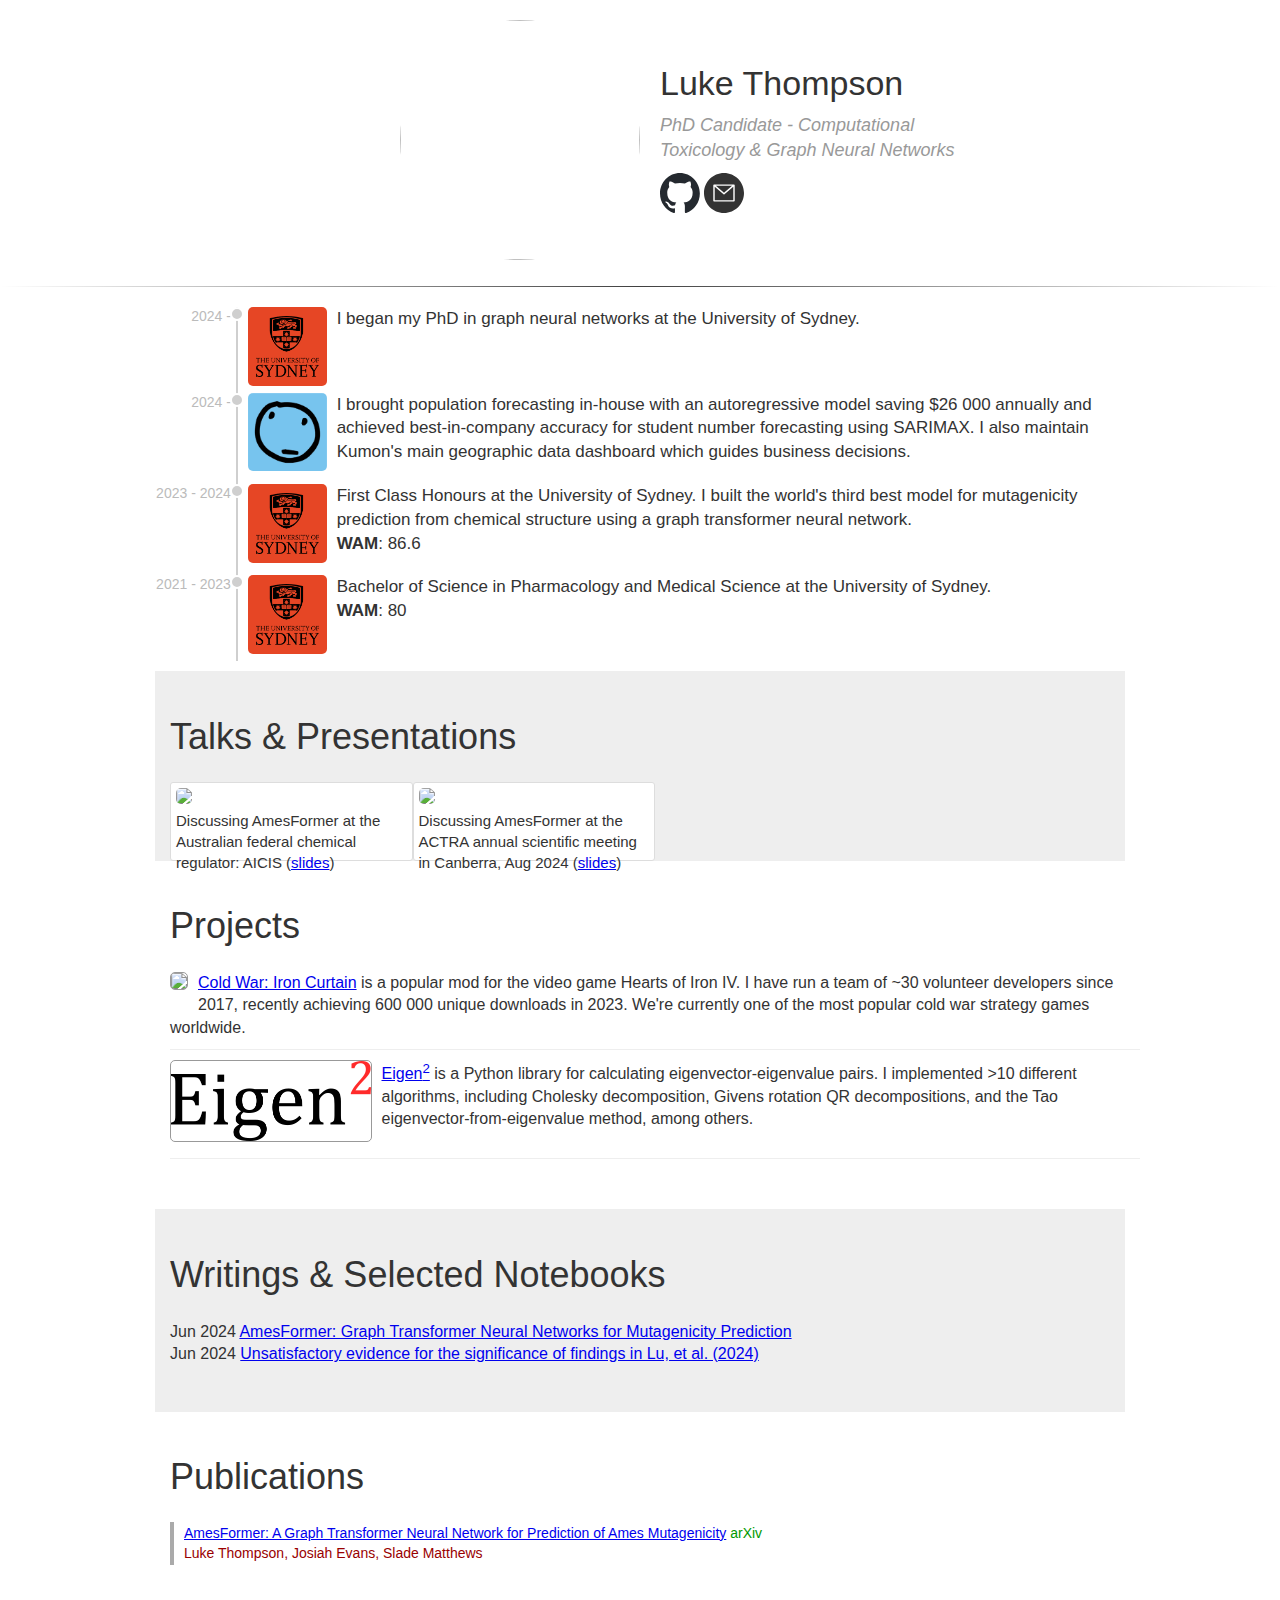
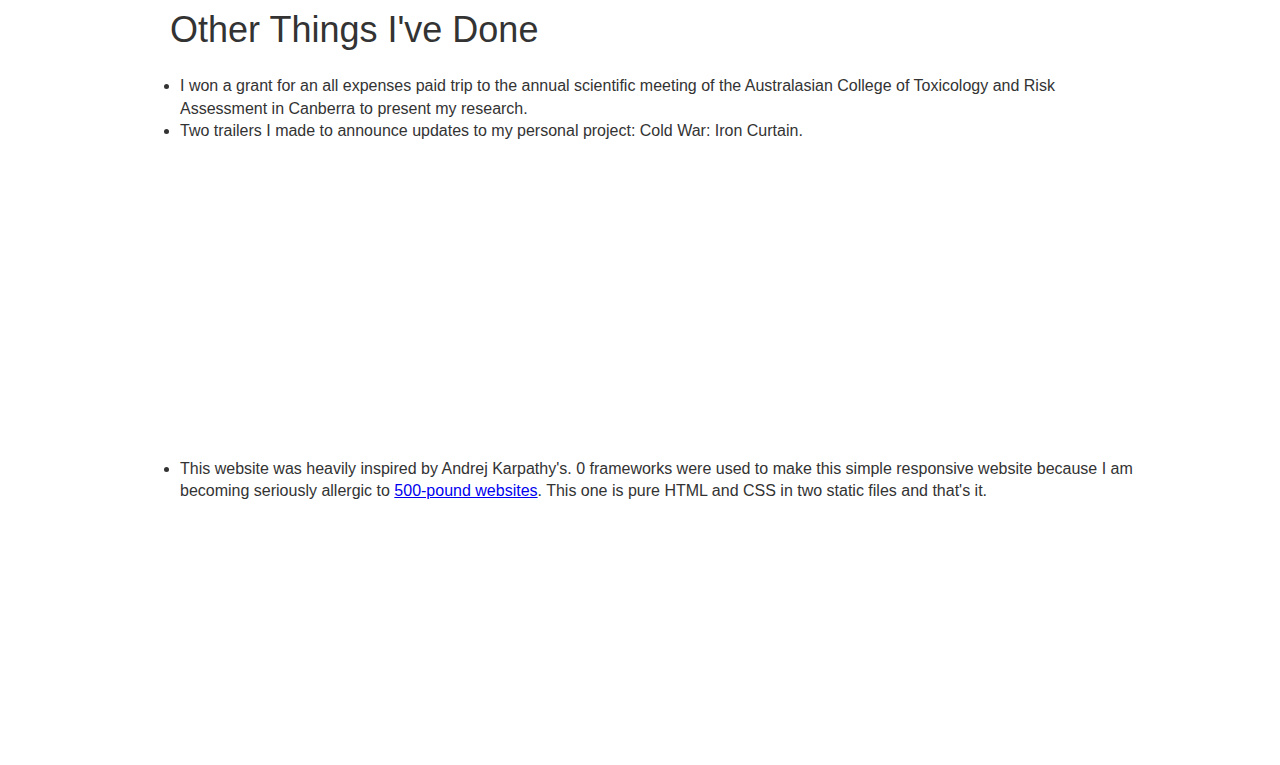
==== index.html @ 6c4b84c3 "first commit" ====
<!doctype html>
<html lang="en">
  <head>
    <meta charset="utf-8">
    <meta name="viewport" content="width=device-width, initial-scale=1, shrink-to-fit=no">
    <title>Luke Thompson</title>
    <link rel="stylesheet" type="text/css" href="style.css">
  </head>
  <body>

    <!-- idea: have a javascript animated loss function converging in the header? :p -->
    <div id="dhead" class="container">
      <div class="row">
        <div id="dpic">
          <img src="assets/me_new.jpg" class="ppic" />
        </div>
        <div id="ddesc">
          <h1>Luke Thompson</h1>
          <h2>PhD Candidate - Computational Toxicology & Graph Neural Networks</h2>
          <div id="dico">
            <a href="https://github.com/leftwinglow"><img src="assets/Github.svg" class="iico"/></a>
            <img src="assets/Email.svg" style="cursor: pointer;" class="iico" id="iemail" title="click to reveal" />
          </div>
          <div id="demail"></div> <!-- will reveal email -->
        </div>
      </div>
    </div>

    <hr>

    <div id="history" class="container">

      <div class="entry row">
        <div class="timespan">
          2024 -
        </div>
        <div class="ico">
          <div class="entry-dot"></div>
          <img src="assets/USYD.png" />
        </div>
        <div class="desc">
          I began my PhD in graph neural networks at the University of Sydney.
        </div>
      </div>

      <div class="entry row">
        <div class="timespan">
          2024 -
        </div>
        <div class="ico">
          <div class="entry-dot"></div>
          <img src="assets/Kumon.png" />
        </div>
        <div class="desc">
          I brought population forecasting in-house with an autoregressive model saving $26 000 annually and achieved best-in-company accuracy for student number forecasting using SARIMAX.
          I also maintain Kumon's main geographic data dashboard which guides business decisions.
        </div>
      </div>

      <div class="entry row">
        <div class="timespan">
          2023 - 2024
        </div>
        <div class="ico">
          <div class="entry-dot"></div>
          <img src="assets/USYD.png" />
        </div>
        <div class="desc">
          First Class Honours at the University of Sydney.
          I built the world's third best model for mutagenicity prediction from chemical structure using a graph transformer neural network.
          <br><b>WAM</b>: 86.6
        </div>
      </div>

      <div class="entry row">
        <div class="timespan">
          2021 - 2023
        </div>
        <div class="ico">
          <div class="entry-dot"></div>
          <img src="assets/USYD.png" />
        </div>
        <div class="desc">
          Bachelor of Science in Pharmacology and Medical Science at the University of Sydney.
          <br><b>WAM</b>: 80
        </div>
      </div>

    <!--End Timeline-->

    <div style="background-color: #eee; padding-top: 1px; margin-top: 10px;">
      <div id="Talks" class="container">
        <div class="ctitle">Talks & Presentations</div>
        <div class="row">
          <div class="card">
            <a href="https://www.youtube.com/watch?v=bZQun8Y4L2A">
              <div class="ccimg"><img src="assets/stateofgpt.jpeg" /></div>
            </a>
            <div class="cdesc">Discussing AmesFormer at the Australian federal chemical regulator: AICIS (<a href="stateofgpt.pdf">slides</a>)</div>
          </div>
          <div class="card">
            <a href="https://www.youtube.com/watch?v=bZQun8Y4L2A">
              <div class="ccimg"><img src="assets/stateofgpt.jpeg" /></div>
            </a>
            <div class="cdesc">Discussing AmesFormer at the ACTRA annual scientific meeting in Canberra, Aug 2024 (<a href="stateofgpt.pdf">slides</a>)</div>
          </div>
        </div>
      </div>
    </div>

    <div id="pet-projects" class="container">
      <div class="ctitle">Projects</div>

      <div class="project">
        <div class="pico"><img src="assets/CWIC.png" /></div>
        <div class="pdesc"><a href="https://steamcommunity.com/sharedfiles/filedetails/?id=1458561226">Cold War: Iron Curtain</a> is a popular mod for the video game Hearts of Iron IV. I have run a team of ~30 volunteer developers since 2017, recently achieving 600 000 unique downloads in 2023. We're currently one of the most popular cold war strategy games worldwide.</div>
        <div class="pend"></div>
      </div>

      <div class="project">
        <div class="pico"><img src="assets/Eigen2.webp" /></div>
        <div class="pdesc"><a href="www.example.com">Eigen<sup>2</sup></a> is a Python library for calculating eigenvector-eigenvalue pairs. I implemented >10 different algorithms, including Cholesky decomposition, Givens rotation QR decompositions, and the Tao eigenvector-from-eigenvalue method, among others.</div>
        <div class="pend"></div>
      </div>
    </div>

    <div style="background-color: #eee; padding-top: 1px; margin-top: 50px; padding-bottom: 30px;">
    <div class="container">
      <div class="ctitle">Writings & Selected Notebooks</div>
      <ul class="nodot">
        <li>Jun 2024 <a href="https://karpathy.github.io/2021/06/21/blockchain/">AmesFormer: Graph Transformer Neural Networks for Mutagenicity Prediction</a></li>
        <li>Jun 2024 <a href="https://karpathy.github.io/2021/06/21/blockchain/">Unsatisfactory evidence for the significance of findings in Lu, et al. (2024)</a></li>
      </ul>
    </div>
    </div>


    <div class="container">
      <div class="ctitle">Publications</div>

      <div class="pub">
        <div class="pub-title"><a href="http://proceedings.mlr.press/v70/shi17a/shi17a.pdf">AmesFormer: A Graph Transformer Neural Network for Prediction of Ames Mutagenicity</a></div>
        <div class="pub-venue">arXiv</div>
        <div class="pub-authors">Luke Thompson, Josiah Evans, Slade Matthews</div>
      </div>
    </div>

    <div class="container">
      <div class="ctitle">Other Things I've Done</div>
      <ul style="padding-left: 10px;">
        <li>I won a grant for an all expenses paid trip to the annual scientific meeting of the Australasian College of Toxicology and Risk Assessment in Canberra to present my research.</li>
        <li>Two trailers I made to announce updates to my personal project: Cold War: Iron Curtain.</li>
          <div style="display: flex; gap: 10px;">
            <iframe width="560" height="315" src="https://www.youtube.com/embed/MKFCxvMmh0o?si=1DTSq3cA01o_kFpY" frameborder="0" allowfullscreen></iframe>
            <iframe width="560" height="315" src="https://www.youtube.com/embed/r-AZTy6N9Bw?si=7k7GvI8YSulFMbgb" frameborder="0" allowfullscreen></iframe>
        </div>
        <li>This website was heavily inspired by Andrej Karpathy's. 0 frameworks were used to make this simple responsive website because I am becoming seriously allergic to <a href="https://motherfuckingwebsite.com/">500-pound websites</a>. This one is pure HTML and CSS in two static files and that's it. </li>
      </ul>
    </div>

    <br><br><br><br><br><br><br><br><br><br><br>

    <!-- attempt hiding from spambots :p -->
    <script type="text/javascript">
      const rot13 = (message) => {
        const alpha = 'abcdefghijklmnopqrstuvwxyzabcdefghijklmABCDEFGHIJKLMNOPQRSTUVWXYZABCDEFGHIJKLM';
        return message.replace(/[a-z]/gi, letter => alpha[alpha.indexOf(letter) + 13]);
      }
      var e_is_shown = false;
      document.getElementById('iemail').addEventListener("click", function(){
        let demail = document.getElementById('demail');
        let msg = "yhxr-n-gubzcfba@bhgybbx.pbz"
        demail.innerHTML = rot13(msg);
        demail.style.opacity = e_is_shown ? 0 : 1;
        e_is_shown = !e_is_shown;
      })
    </script>
  </body>
</html>
---- style.css ----
body {
    margin: 0;
    padding: 0;
    background-color: white;
    font-family: sans-serif;
    font-size: 16px;
    line-height: 1.4;
    color: #333;
}

/* Layout */
.container {
    margin-left: auto;
    margin-right: auto;
    padding-left: 15px;
    padding-right: 15px;
}
@media (min-width: 992px) {
    .container {
        width: 970px;
     }
}
.row {
    display: grid;
    grid-template-columns: repeat(12, 1fr);
}

/* Props */
#dhead {
    margin-top: 20px;
}
#dpic {
    grid-column: span 6;
    text-align: right;
}
#ddesc {
    padding-top: 40px;
    padding-left: 20px;
    grid-column: span 6;
}
@media (max-width: 991px) {
    #dpic {
      grid-column: span 12;
      text-align: center;
    }
    #ddesc {
      grid-column: span 12;
      padding-top: 20px;
      text-align: center;
    }
}
h1 {
    font-size: 34px;
    font-weight: normal;
    padding: 0;
    margin: 0;
}
h2 {
    font-weight: normal;
    font-style: italic;
    color: #999;
    font-size: 18px;
    padding: 0;
    margin: 5px 0 10px 0;
}
@media (min-width: 992px) {
    h2 {
        max-width: 300px;
    }
}
#dpic img {
    width: 240px;
    height: 240px;
    border-radius: 120px;
}
.iico {
    width: 40px;
    height: 40px;
}
#demail {
    margin-top: 10px;
    color: #555;
    opacity: 0;
    transition: opacity 0.7s;
}
hr {
    height: 1px;
    background-image: -webkit-linear-gradient(left, rgba(0,0,0,0), rgba(0,0,0,0.75), rgba(0,0,0,0));
    background-image:    -moz-linear-gradient(left, rgba(0,0,0,0), rgba(0,0,0,0.75), rgba(0,0,0,0));
    background-image:     -ms-linear-gradient(left, rgba(0,0,0,0), rgba(0,0,0,0.75), rgba(0,0,0,0));
    background-image:      -o-linear-gradient(left, rgba(0,0,0,0), rgba(0,0,0,0.75), rgba(0,0,0,0));
    padding: 0;
    margin: 20px 0px 20px 0px;
    border: 0;
}
.ico {
    grid-column: span 1;
    vertical-align: top;
    border-left: 2px solid #cfcfcf;
    position: relative;
}
.ico img {
    border-radius: 5px;
    width: 100%;
    max-width: 80px;
    margin-left: 10px;
}
.desc {
    grid-column: span 10;
    vertical-align: top;
    font-size: 17px;
    padding-left: 20px;
    padding-bottom: 20px;
}
.entry {
}
.entry-dot {
    position: absolute;
    top: 0px;
    left: -8px;
    width: 10px;
    height: 10px;
    border-radius: 7px;
    background-color: #cfcfcf;
    border: 2px solid white;
}
.timespan {
    grid-column: span 1;
    font-size: 14px;
    text-align: right;
    padding-right: 5px;
    color: #bbb;
}
.hassets {
    position: relative;
}
@media (max-width: 991px) {
    .hassets {
        display: none;
    }
}
.hasset {
    position: absolute;
    margin: 0;
    padding: 0;
}
.ctitle {
    font-size: 36px;
    margin-bottom: 20px;
    margin-top: 40px;
}
#featured-talks .row {
    grid-column-gap: 10px;
    grid-row-gap: 10px;
    padding-bottom: 30px;
}
.card {
    grid-column: span 3;
    vertical-align: top;
    background-color: #eee;
    border: 1px solid #ddd;
    border-radius: 3px;
    padding: 5px;
    background-color: white;
    padding-bottom: 10px;
}
@media (max-width: 991px) {
    .card {
        grid-column: span 6;
    }
    #featured-talks .row {
        grid-column-gap: 5px;
        grid-row-gap: 5px;
    }
}
.card img {
    border-radius: 5px;
    width: 100%;
}
.cdesc {
    height: 30px;
    vertical-align: top;
    margin-bottom: 10px;
    font-size: 15px;
}
@media (max-width: 768px) {
    .cdesc {
        font-size: 14px;
        padding-bottom: 10px;
    }
}
#pet-projects .row {
    grid-column-gap: 10px;
    grid-row-gap: 10px;
}
.project {
    margin-bottom: 10px;
    padding-bottom: 10px;
    border-bottom: 1px solid #eee;
}
.pico {
    float: left;
    margin-right: 10px;
}
.pdesc {
}
.pend {
    clear: both;
}
.pico img {
    height: 80px;
    border-radius: 5px;
    border: 1px solid #999;
}
.pub {
    font-size: 14px;
    border-left: 4px solid #aaa;
    padding: 2px 0px 2px 10px;
    margin-bottom: 10px;
}
.pub-title {
    display: inline;
    color: #333;
}
.pub-venue {
    display: inline;
    color: #090;
}
.pub-authors {
    display: block;
    color: #900;
}
.tul {
    text-align: center;
    padding: 0;
}
.til {
    display: inline-block;
    padding: 3px 15px 3px 15px;
    margin-bottom: 5px;
}
.tilb {
    border-right: 1px solid #ccc;
}
.nodot {
    list-style-type: none;
    padding-left: 0;
}
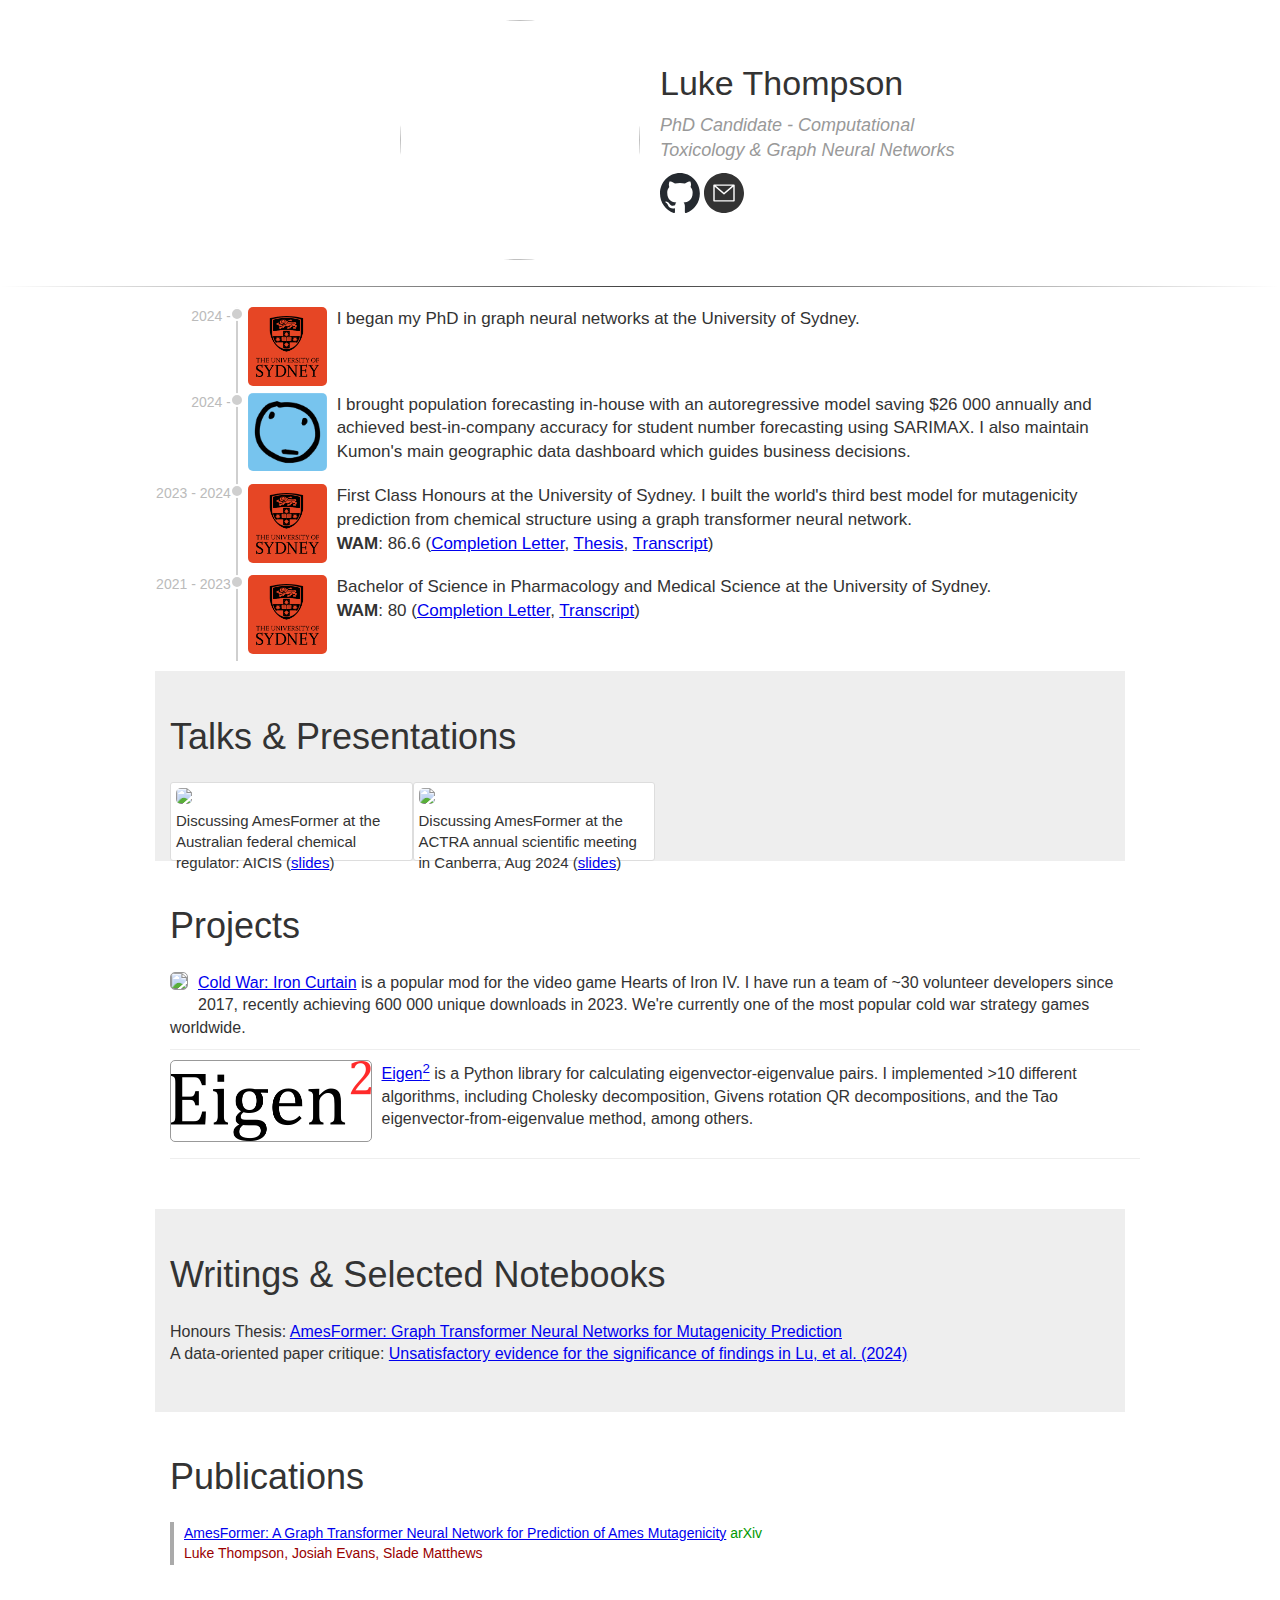
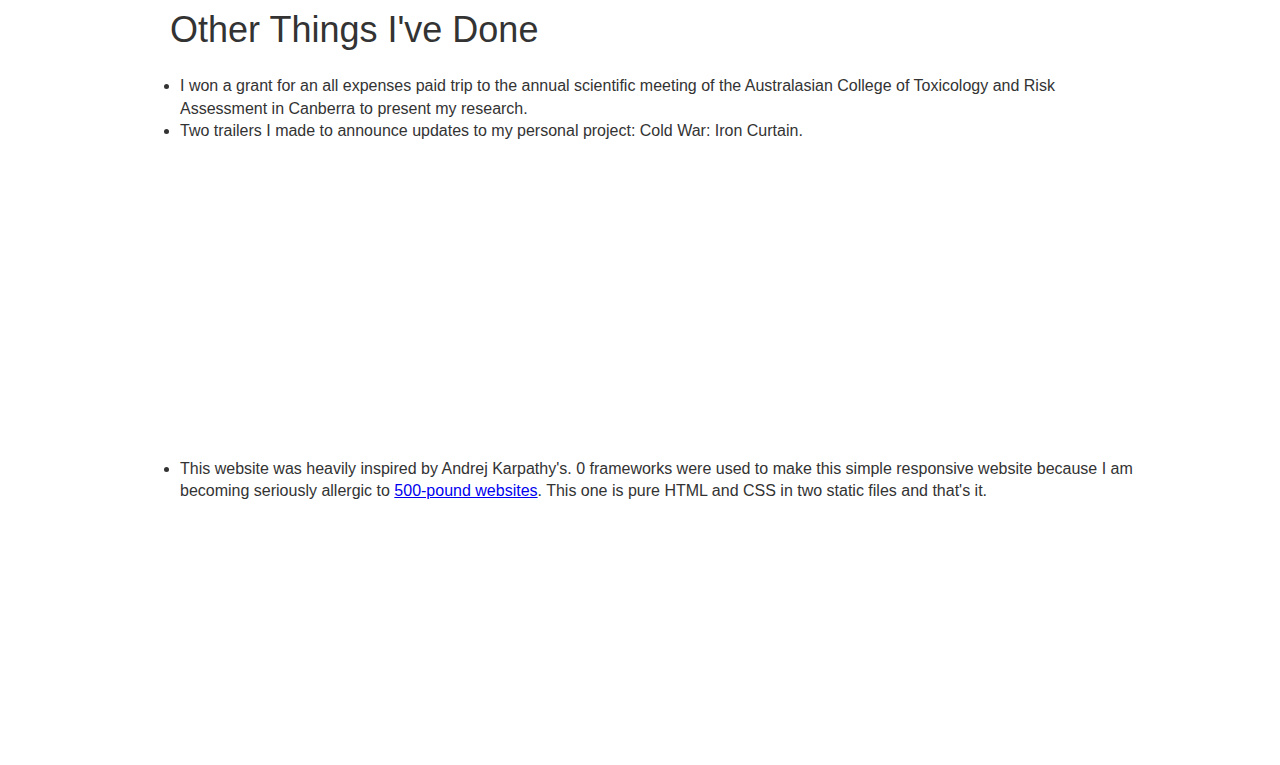
==== commit 5aca5750: "University Documents" ====
--- a/index.html
+++ b/index.html
@@ -68,7 +68,7 @@
         <div class="desc">
           First Class Honours at the University of Sydney.
           I built the world's third best model for mutagenicity prediction from chemical structure using a graph transformer neural network.
-          <br><b>WAM</b>: 86.6
+          <br><b>WAM</b>: 86.6 (<a href="Documents/B.Sc (Hons) Completion.pdf">Completion Letter</a>, <a href="Documents/Graph_Transformer_Neural_Networks_for_Mutagenicity_Prediction.pdf">Thesis</a>, <a href="Documents/B.Sc (Hons) Transcript.pdf">Transcript</a>)
         </div>
       </div>
 
@@ -82,7 +82,7 @@
         </div>
         <div class="desc">
           Bachelor of Science in Pharmacology and Medical Science at the University of Sydney.
-          <br><b>WAM</b>: 80
+          <br><b>WAM</b>: 80 (<a href="Documents/B.Sc Completion.pdf">Completion Letter</a>, <a href="Documents/B.Sc Transcript.pdf">Transcript</a>)
         </div>
       </div>
 
@@ -128,8 +128,8 @@
     <div class="container">
       <div class="ctitle">Writings & Selected Notebooks</div>
       <ul class="nodot">
-        <li>Jun 2024 <a href="https://karpathy.github.io/2021/06/21/blockchain/">AmesFormer: Graph Transformer Neural Networks for Mutagenicity Prediction</a></li>
-        <li>Jun 2024 <a href="https://karpathy.github.io/2021/06/21/blockchain/">Unsatisfactory evidence for the significance of findings in Lu, et al. (2024)</a></li>
+        <li>Honours Thesis: <a href="Documents/Graph_Transformer_Neural_Networks_for_Mutagenicity_Prediction.pdf" target="_blank">AmesFormer: Graph Transformer Neural Networks for Mutagenicity Prediction</a></li>
+        <li>A data-oriented paper critique: <a href="https://karpathy.github.io/2021/06/21/blockchain/">Unsatisfactory evidence for the significance of findings in Lu, et al. (2024)</a></li>
       </ul>
     </div>
     </div>
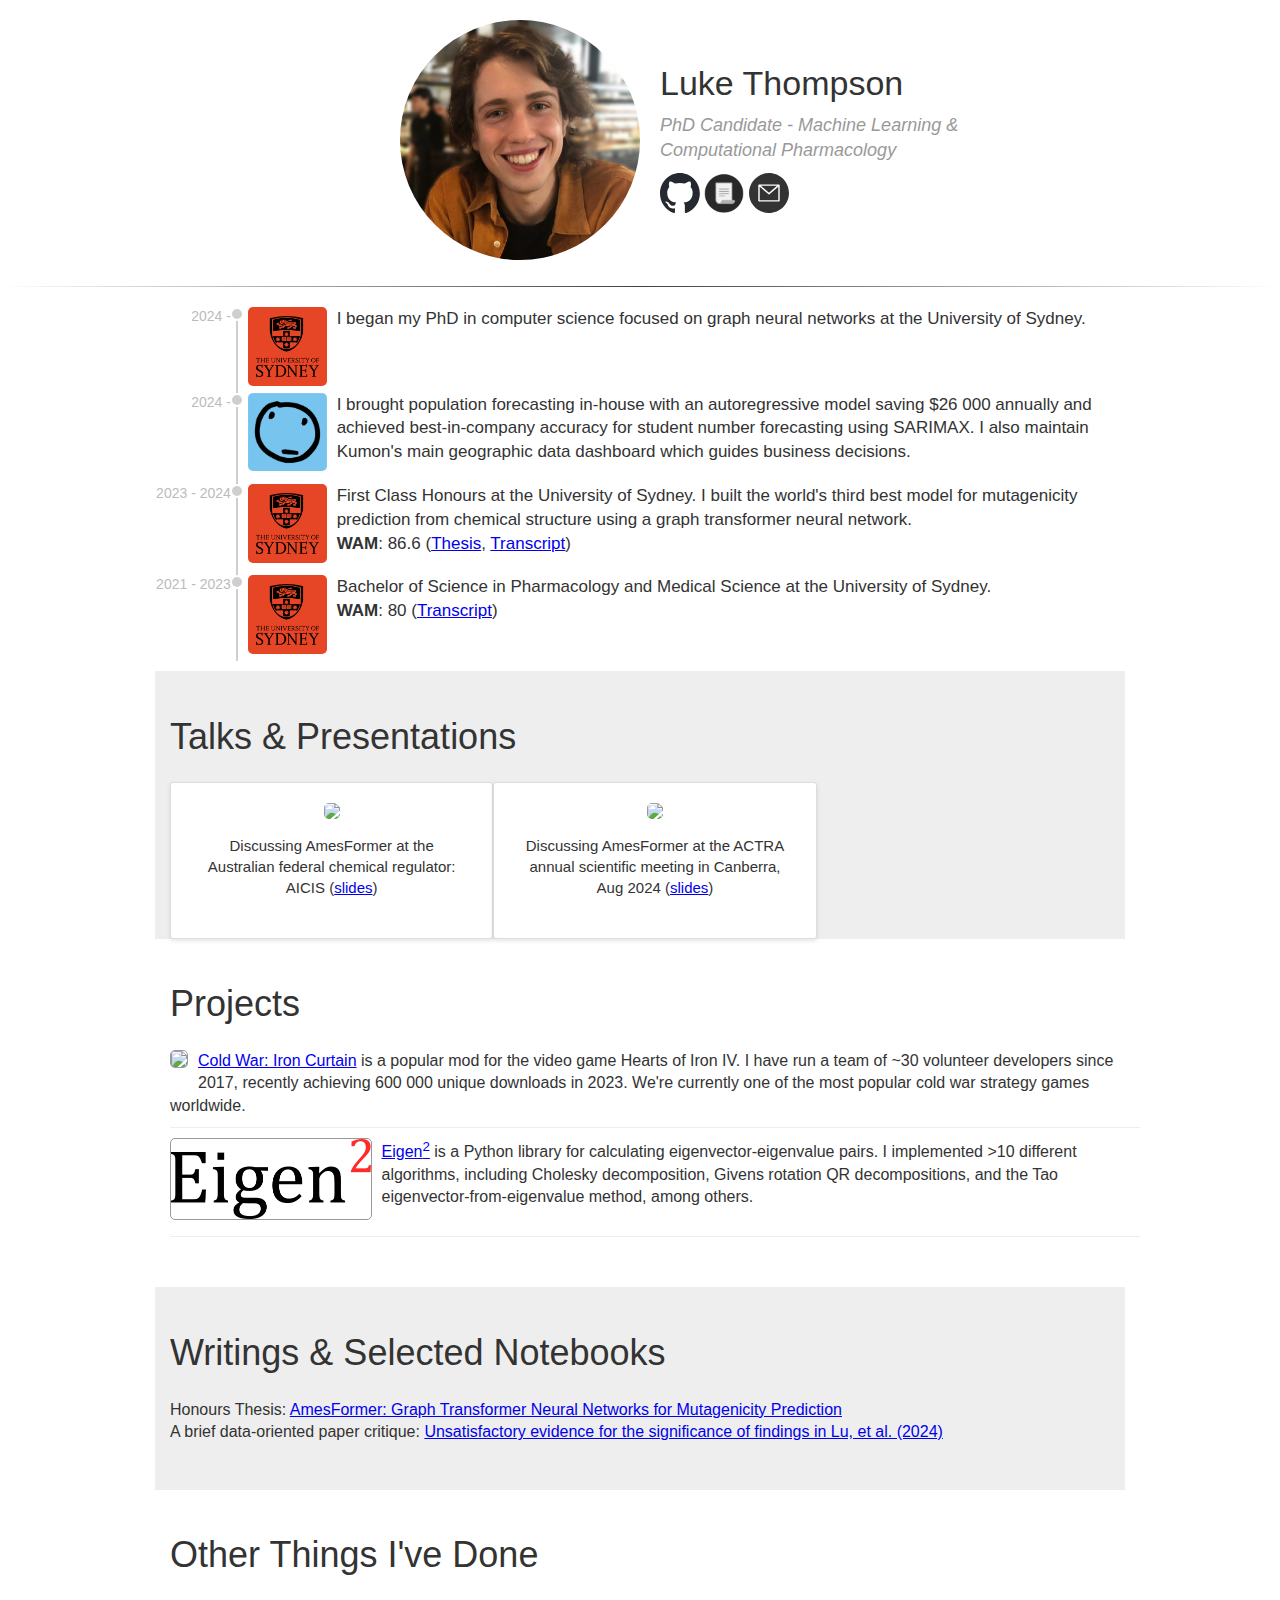
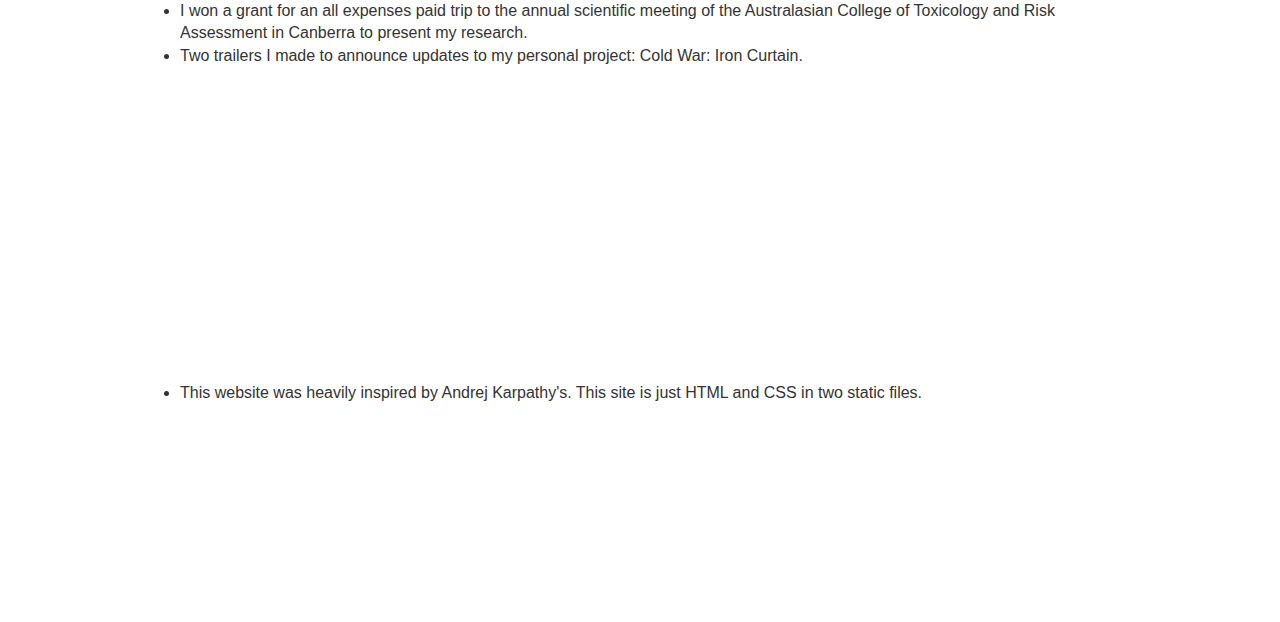
==== commit f1b97293: "Major update" ====
--- a/index.html
+++ b/index.html
@@ -12,13 +12,14 @@
     <div id="dhead" class="container">
       <div class="row">
         <div id="dpic">
-          <img src="assets/me_new.jpg" class="ppic" />
+          <img src="assets/Me_blur.png" class="ppic" />
         </div>
         <div id="ddesc">
           <h1>Luke Thompson</h1>
-          <h2>PhD Candidate - Computational Toxicology & Graph Neural Networks</h2>
+          <h2>PhD Candidate - Machine Learning & Computational Pharmacology</h2>
           <div id="dico">
             <a href="https://github.com/leftwinglow"><img src="assets/Github.svg" class="iico"/></a>
+            <a href="Documents/Luke_Thompson_CV.pdf"><img src="assets/Resume.png" class="iico"/></a>
             <img src="assets/Email.svg" style="cursor: pointer;" class="iico" id="iemail" title="click to reveal" />
           </div>
           <div id="demail"></div> <!-- will reveal email -->
@@ -39,7 +40,7 @@
           <img src="assets/USYD.png" />
         </div>
         <div class="desc">
-          I began my PhD in graph neural networks at the University of Sydney.
+          I began my PhD in computer science focused on graph neural networks at the University of Sydney.
         </div>
       </div>
 
@@ -68,7 +69,7 @@
         <div class="desc">
           First Class Honours at the University of Sydney.
           I built the world's third best model for mutagenicity prediction from chemical structure using a graph transformer neural network.
-          <br><b>WAM</b>: 86.6 (<a href="Documents/B.Sc (Hons) Completion.pdf">Completion Letter</a>, <a href="Documents/Graph_Transformer_Neural_Networks_for_Mutagenicity_Prediction.pdf">Thesis</a>, <a href="Documents/B.Sc (Hons) Transcript.pdf">Transcript</a>)
+          <br><b>WAM</b>: 86.6 (<!--<a href="Documents/B.Sc (Hons) Completion.pdf">Completion Letter</a>, --><a href="Documents/Graph_Transformer_Neural_Networks_for_Mutagenicity_Prediction.pdf">Thesis</a>, <a href="Documents/B.Sc (Hons) Transcript.pdf">Transcript</a>)
         </div>
       </div>
 
@@ -82,7 +83,7 @@
         </div>
         <div class="desc">
           Bachelor of Science in Pharmacology and Medical Science at the University of Sydney.
-          <br><b>WAM</b>: 80 (<a href="Documents/B.Sc Completion.pdf">Completion Letter</a>, <a href="Documents/B.Sc Transcript.pdf">Transcript</a>)
+          <br><b>WAM</b>: 80 (<!--<a href="Documents/B.Sc Completion.pdf">Completion Letter</a>, --><a href="Documents/B.Sc Transcript.pdf">Transcript</a>)
         </div>
       </div>
 
@@ -96,13 +97,13 @@
             <a href="https://www.youtube.com/watch?v=bZQun8Y4L2A">
               <div class="ccimg"><img src="assets/stateofgpt.jpeg" /></div>
             </a>
-            <div class="cdesc">Discussing AmesFormer at the Australian federal chemical regulator: AICIS (<a href="stateofgpt.pdf">slides</a>)</div>
+            <div class="cdesc">Discussing AmesFormer at the Australian federal chemical regulator: AICIS (<a href="Documents/AICIS Presentation.pdf">slides</a>)</div>
           </div>
           <div class="card">
             <a href="https://www.youtube.com/watch?v=bZQun8Y4L2A">
               <div class="ccimg"><img src="assets/stateofgpt.jpeg" /></div>
             </a>
-            <div class="cdesc">Discussing AmesFormer at the ACTRA annual scientific meeting in Canberra, Aug 2024 (<a href="stateofgpt.pdf">slides</a>)</div>
+            <div class="cdesc">Discussing AmesFormer at the ACTRA annual scientific meeting in Canberra, Aug 2024 (<a href="Documents/AICIS Presentation.pdf">slides</a>)</div>
           </div>
         </div>
       </div>
@@ -118,7 +119,7 @@
       </div>
 
       <div class="project">
-        <div class="pico"><img src="assets/Eigen2.webp" /></div>
+        <div class="pico_long"><img src="assets/Eigen2.webp" /></div>
         <div class="pdesc"><a href="www.example.com">Eigen<sup>2</sup></a> is a Python library for calculating eigenvector-eigenvalue pairs. I implemented >10 different algorithms, including Cholesky decomposition, Givens rotation QR decompositions, and the Tao eigenvector-from-eigenvalue method, among others.</div>
         <div class="pend"></div>
       </div>
@@ -129,21 +130,21 @@
       <div class="ctitle">Writings & Selected Notebooks</div>
       <ul class="nodot">
         <li>Honours Thesis: <a href="Documents/Graph_Transformer_Neural_Networks_for_Mutagenicity_Prediction.pdf" target="_blank">AmesFormer: Graph Transformer Neural Networks for Mutagenicity Prediction</a></li>
-        <li>A data-oriented paper critique: <a href="https://karpathy.github.io/2021/06/21/blockchain/">Unsatisfactory evidence for the significance of findings in Lu, et al. (2024)</a></li>
+        <li>A brief data-oriented paper critique: <a href="Notebooks/Li Insignificance.html">Unsatisfactory evidence for the significance of findings in Lu, et al. (2024)</a></li>
       </ul>
     </div>
     </div>
 
 
-    <div class="container">
+    <!-- <div class="container">
       <div class="ctitle">Publications</div>
 
       <div class="pub">
-        <div class="pub-title"><a href="http://proceedings.mlr.press/v70/shi17a/shi17a.pdf">AmesFormer: A Graph Transformer Neural Network for Prediction of Ames Mutagenicity</a></div>
+        <div class="pub-title"><a href="">AmesFormer: A Graph Transformer Neural Network for Prediction of Ames Mutagenicity</a></div>
         <div class="pub-venue">arXiv</div>
         <div class="pub-authors">Luke Thompson, Josiah Evans, Slade Matthews</div>
       </div>
-    </div>
+    </div> -->
 
     <div class="container">
       <div class="ctitle">Other Things I've Done</div>
@@ -154,11 +155,11 @@
             <iframe width="560" height="315" src="https://www.youtube.com/embed/MKFCxvMmh0o?si=1DTSq3cA01o_kFpY" frameborder="0" allowfullscreen></iframe>
             <iframe width="560" height="315" src="https://www.youtube.com/embed/r-AZTy6N9Bw?si=7k7GvI8YSulFMbgb" frameborder="0" allowfullscreen></iframe>
         </div>
-        <li>This website was heavily inspired by Andrej Karpathy's. 0 frameworks were used to make this simple responsive website because I am becoming seriously allergic to <a href="https://motherfuckingwebsite.com/">500-pound websites</a>. This one is pure HTML and CSS in two static files and that's it. </li>
+        <li>This website was heavily inspired by Andrej Karpathy's. This site is just HTML and CSS in two static files.</li>
       </ul>
     </div>
 
-    <br><br><br><br><br><br><br><br><br><br><br>
+    <br><br><br><br><br><br><br><br><br>
 
     <!-- attempt hiding from spambots :p -->
     <script type="text/javascript">
--- a/style.css
+++ b/style.css
@@ -150,19 +150,24 @@
     margin-top: 40px;
 }
 #featured-talks .row {
+    display: grid;
+    grid-template-columns: repeat(12, 1fr);
     grid-column-gap: 10px;
     grid-row-gap: 10px;
     padding-bottom: 30px;
 }
 .card {
-    grid-column: span 3;
+    grid-column: span 4; /* Span 4 columns */
     vertical-align: top;
-    background-color: #eee;
+    background-color: white;
     border: 1px solid #ddd;
     border-radius: 3px;
-    padding: 5px;
-    background-color: white;
-    padding-bottom: 10px;
+    padding: 20px; /* Increased padding for more space inside the card */
+    box-shadow: 0 2px 4px rgba(0, 0, 0, 0.1); /* Add some shadow for better visibility */
+    display: flex;
+    flex-direction: column;
+    align-items: center; /* Center align items */
+    text-align: center; /* Center align text */
 }
 @media (max-width: 991px) {
     .card {
@@ -178,15 +183,15 @@
     width: 100%;
 }
 .cdesc {
-    height: 30px;
-    vertical-align: top;
     margin-bottom: 10px;
     font-size: 15px;
+    word-wrap: break-word; /* Ensure text wraps within the card */
+    padding: 10px; /* Ensure padding around text */
+    flex-grow: 1; /* Allow description to take available space */
 }
 @media (max-width: 768px) {
     .cdesc {
         font-size: 14px;
-        padding-bottom: 10px;
     }
 }
 #pet-projects .row {
@@ -202,12 +207,21 @@
     float: left;
     margin-right: 10px;
 }
+.pico_long {
+    float: left;
+    margin-right: 10px;
+}
 .pdesc {
 }
 .pend {
     clear: both;
 }
 .pico img {
+    height: 105px;
+    border-radius: 5px;
+    border: 1px solid #999;
+}
+.pico_long img {
     height: 80px;
     border-radius: 5px;
     border: 1px solid #999;
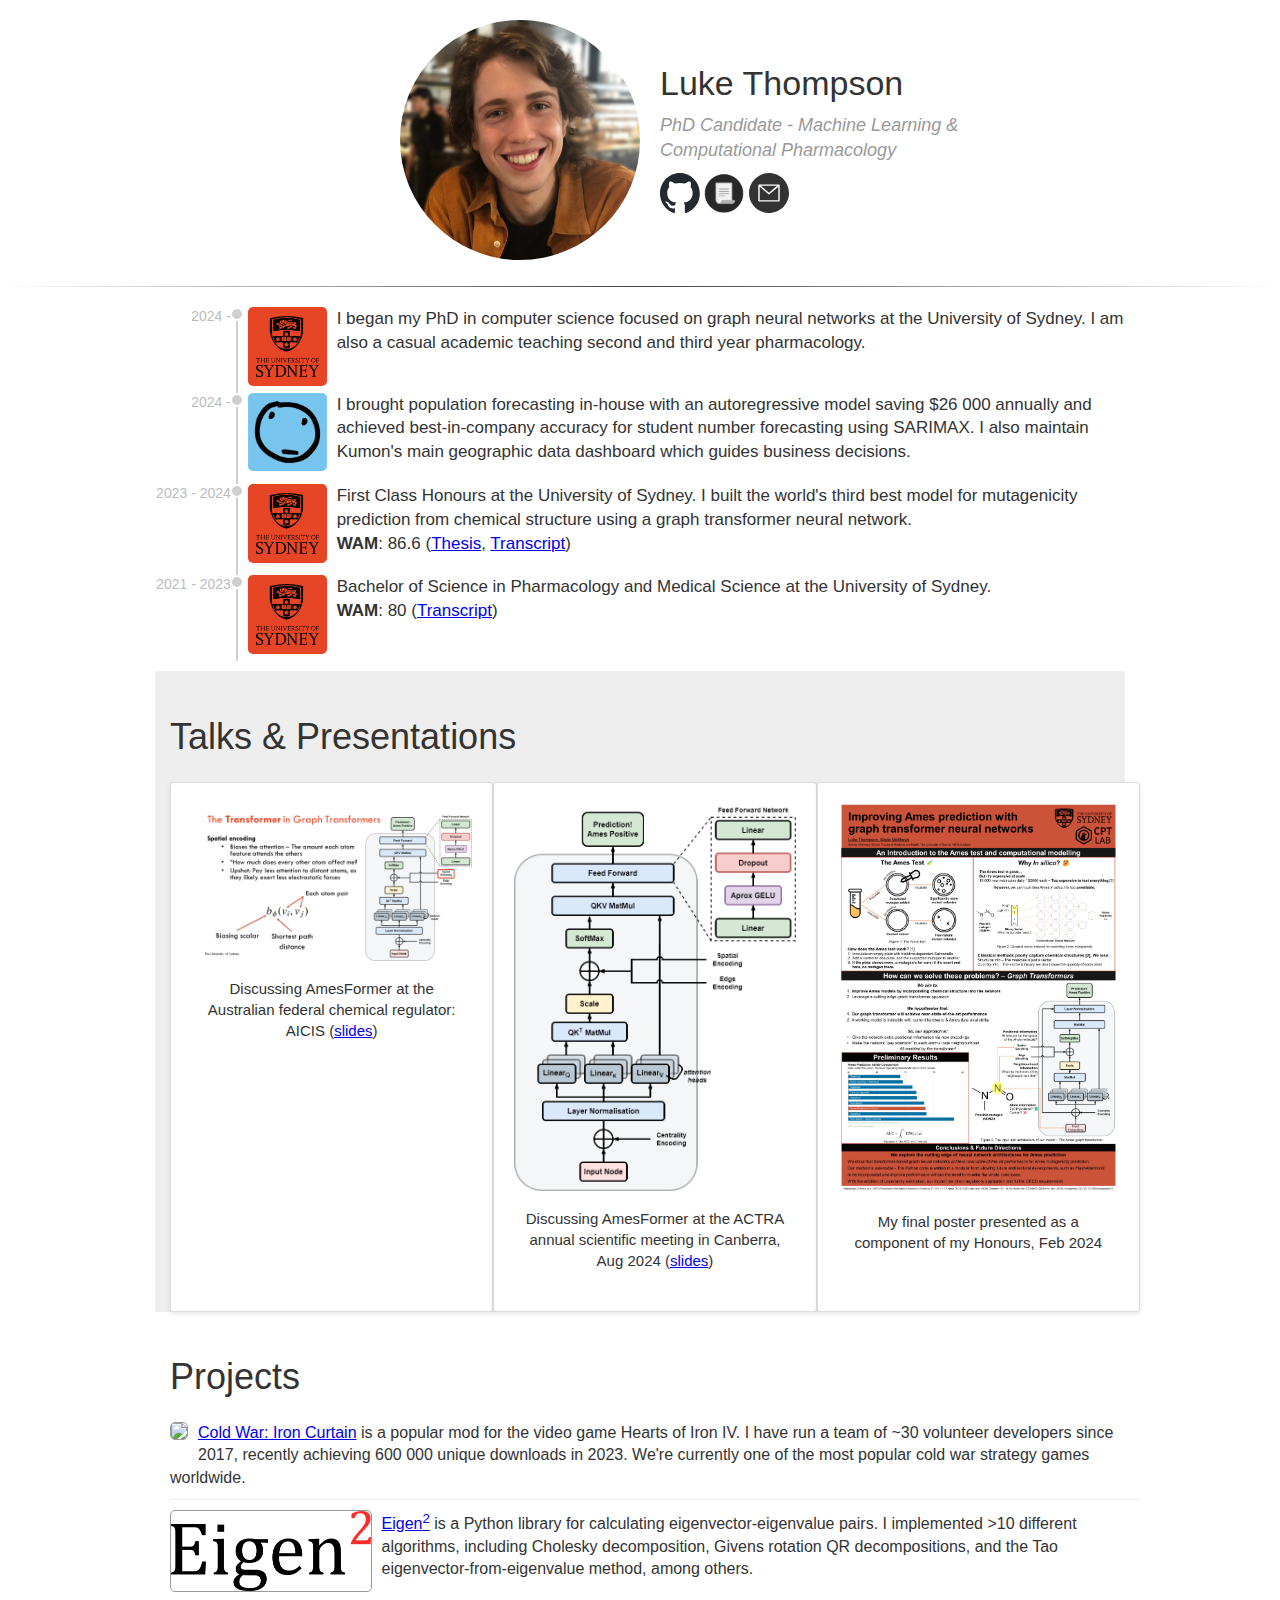
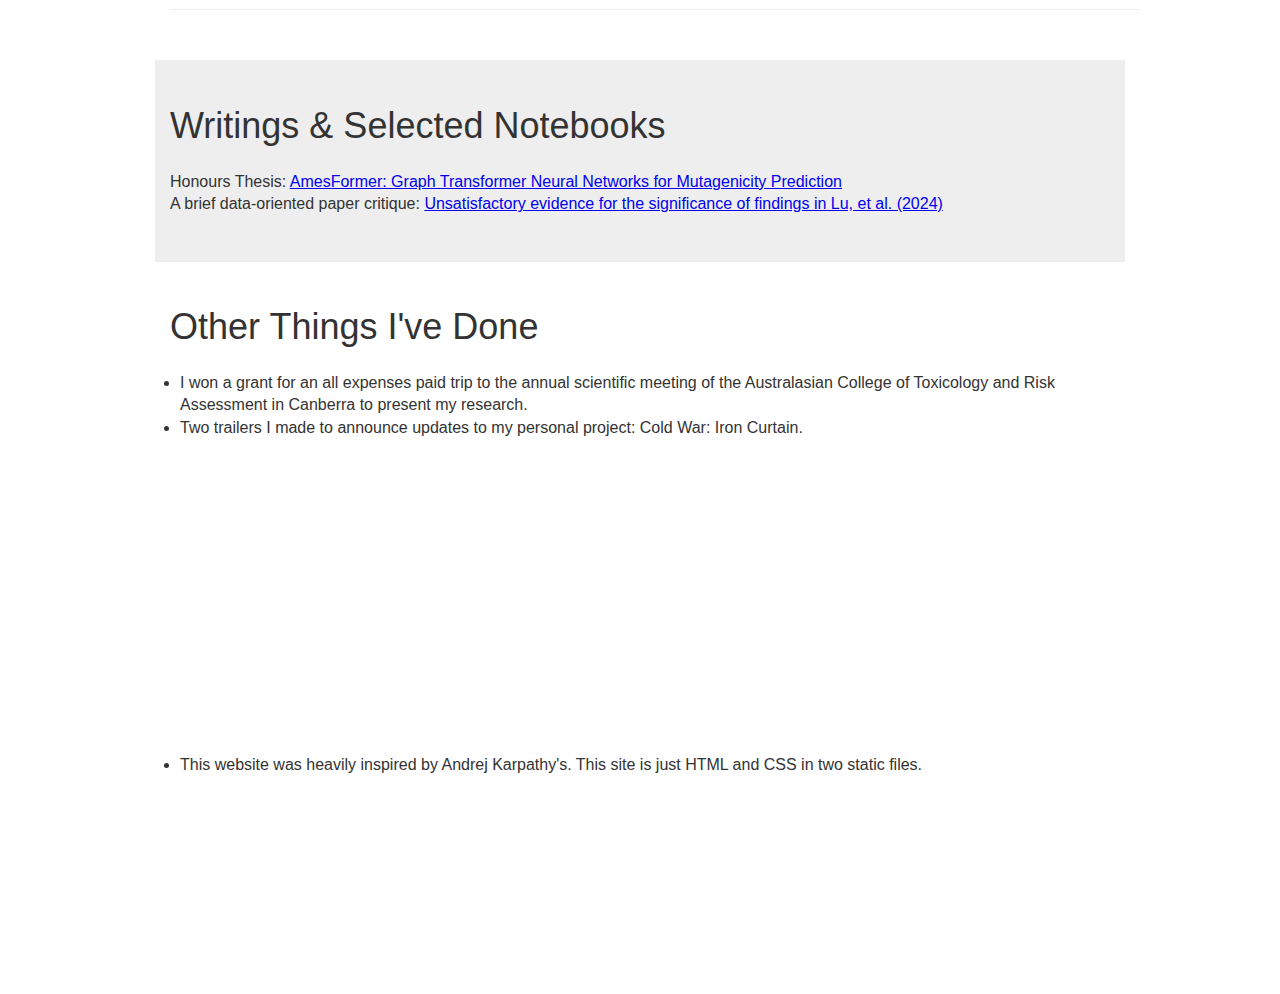
==== commit a6ec8afd: "Updates - Presentations, Tutoring." ====
--- a/index.html
+++ b/index.html
@@ -40,7 +40,7 @@
           <img src="assets/USYD.png" />
         </div>
         <div class="desc">
-          I began my PhD in computer science focused on graph neural networks at the University of Sydney.
+          I began my PhD in computer science focused on graph neural networks at the University of Sydney. I am also a casual academic teaching second and third year pharmacology.
         </div>
       </div>
 
@@ -94,16 +94,20 @@
         <div class="ctitle">Talks & Presentations</div>
         <div class="row">
           <div class="card">
-            <a href="https://www.youtube.com/watch?v=bZQun8Y4L2A">
-              <div class="ccimg"><img src="assets/stateofgpt.jpeg" /></div>
-            </a>
+            <div class="ccimg"><img src="Documents/Edge_Encoding_Slide.png" /></div>
             <div class="cdesc">Discussing AmesFormer at the Australian federal chemical regulator: AICIS (<a href="Documents/AICIS Presentation.pdf">slides</a>)</div>
           </div>
           <div class="card">
-            <a href="https://www.youtube.com/watch?v=bZQun8Y4L2A">
-              <div class="ccimg"><img src="assets/stateofgpt.jpeg" /></div>
+            <!-- <a href="https://www.youtube.com/watch?v=bZQun8Y4L2A"> -->
+            <div class="ccimg"><img src="assets/AmesFormerStructute.png" /></div>
+            <!-- </a> -->
+            <div class="cdesc">Discussing AmesFormer at the ACTRA annual scientific meeting in Canberra, Aug 2024 (<a href="Documents/AICIS Presentation.pdf">slides</a>)</div>
+          </div>
+          <div class="card">
+            <a href="Documents/Ames_Graphormer_Poster.pdf">
+              <div class="ccimg"><img src="assets/Ames_Graphormer_Poster.png" /></div>
             </a>
-            <div class="cdesc">Discussing AmesFormer at the ACTRA annual scientific meeting in Canberra, Aug 2024 (<a href="Documents/AICIS Presentation.pdf">slides</a>)</div>
+            <div class="cdesc">My final poster presented as a component of my Honours, Feb 2024</div>
           </div>
         </div>
       </div>
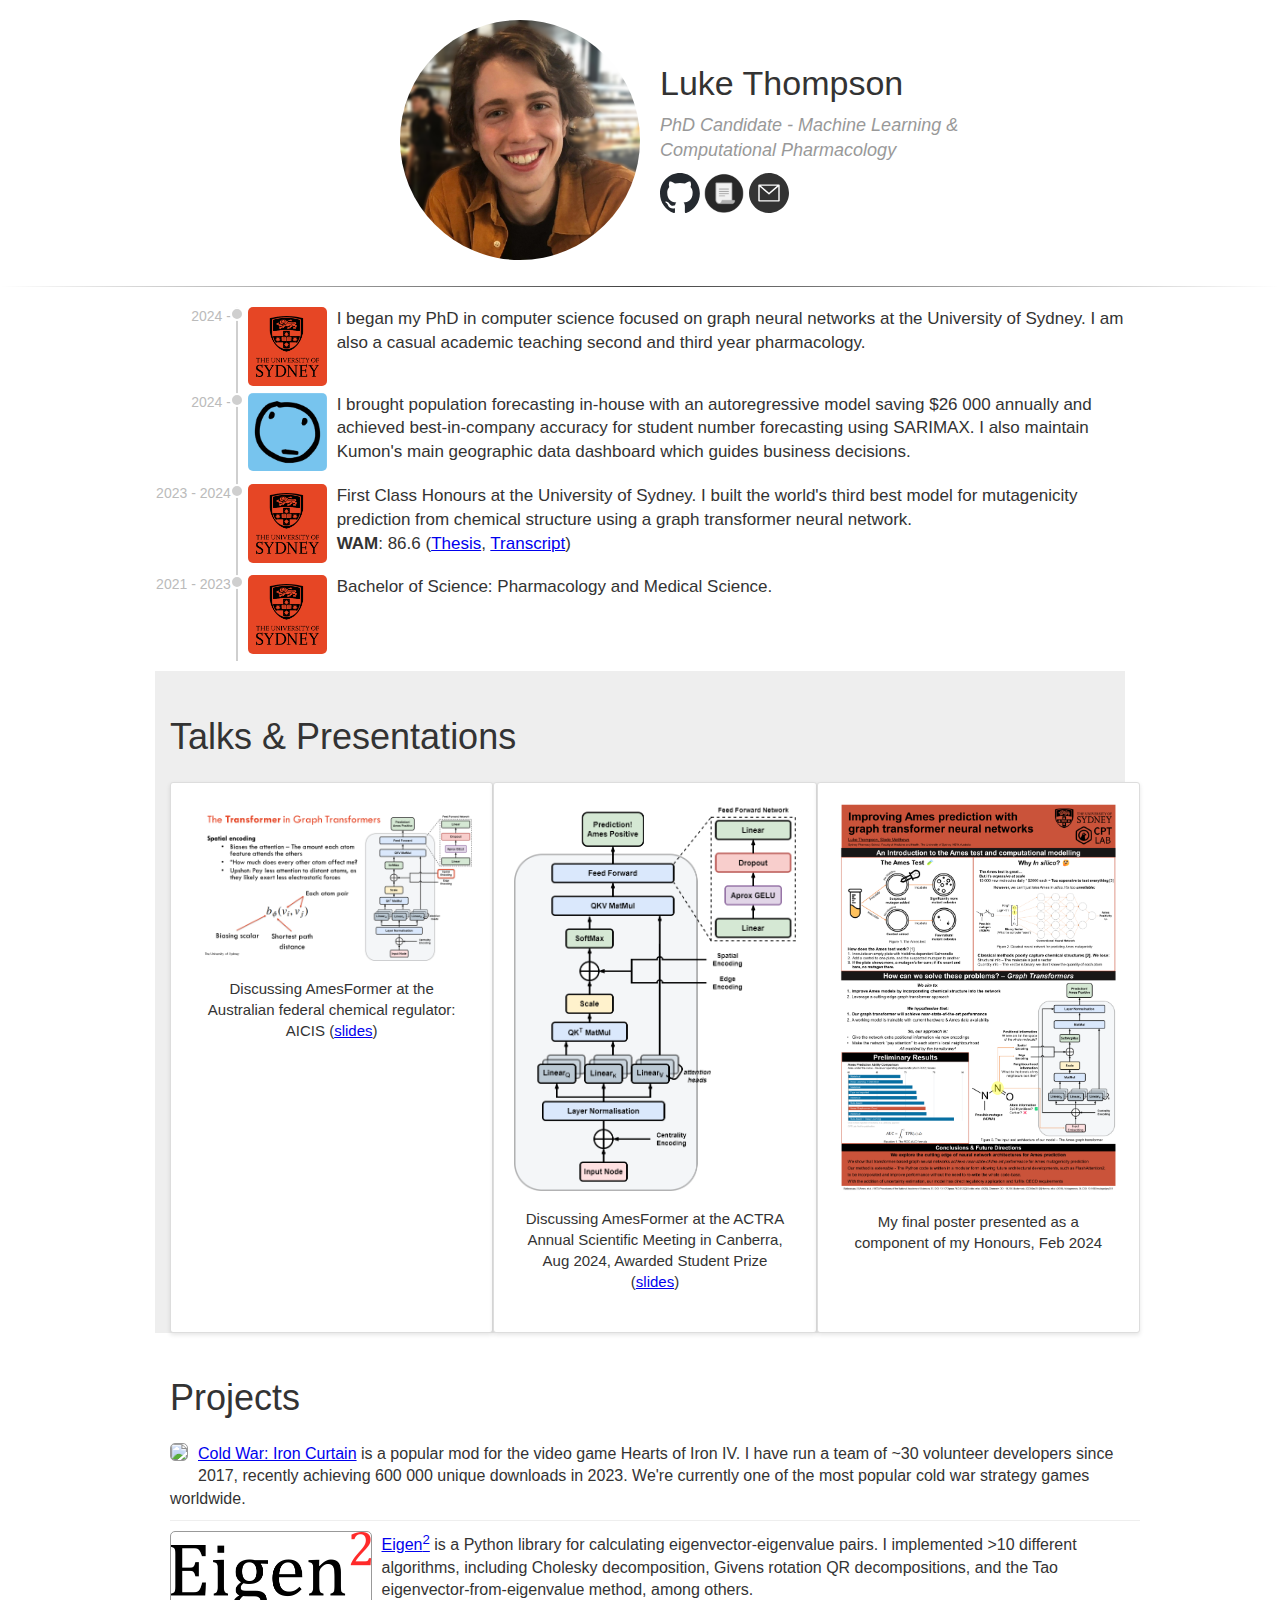
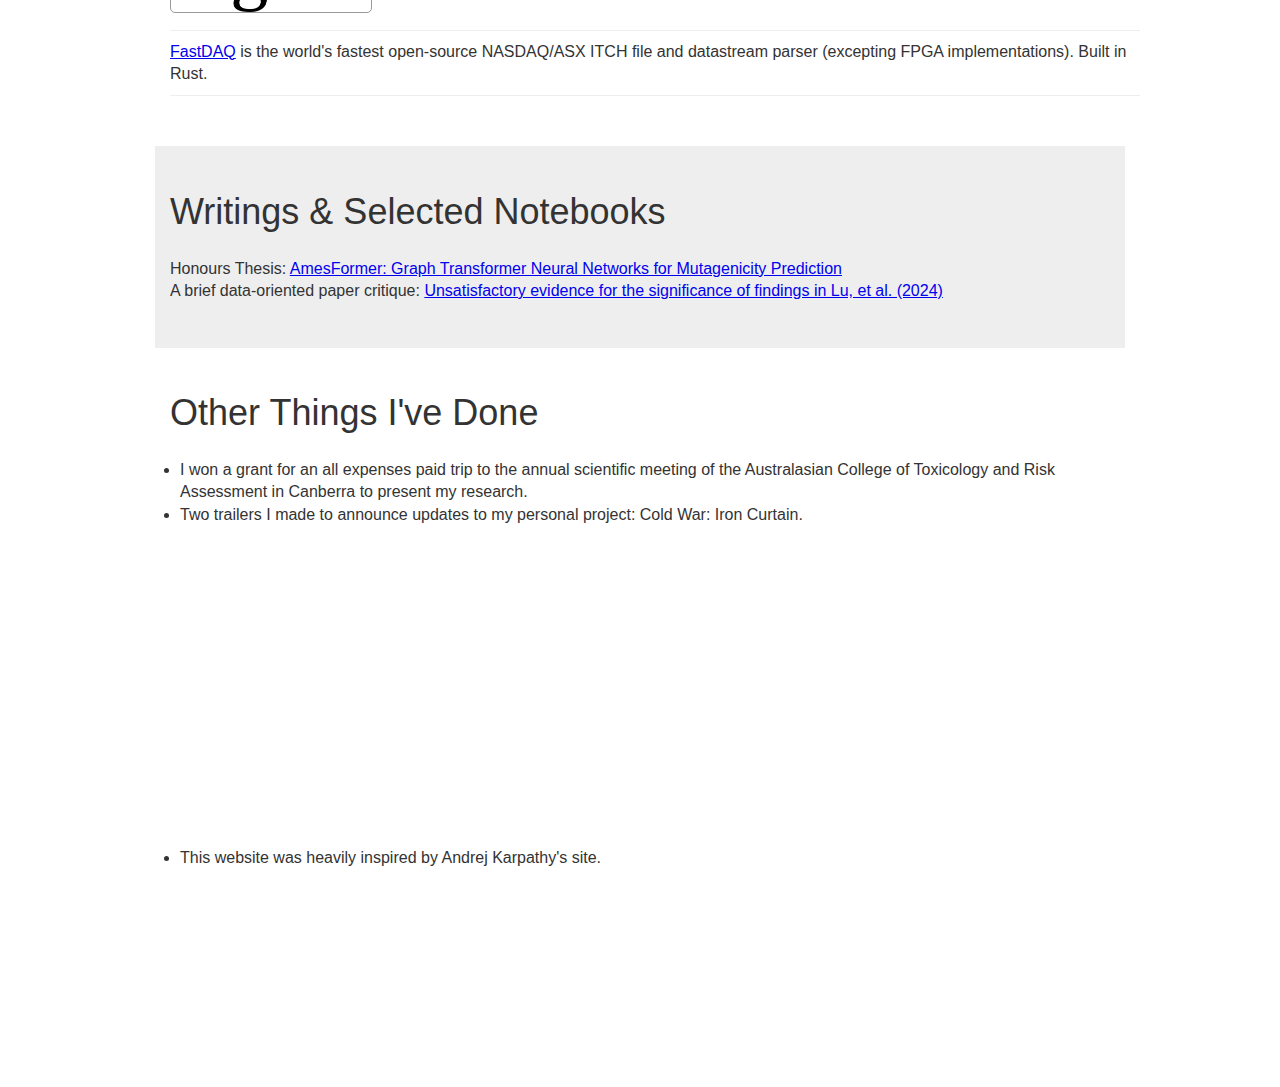
==== commit 2dd07fad: "Better YouTube embed sizing" ====
--- a/index.html
+++ b/index.html
@@ -82,8 +82,8 @@
           <img src="assets/USYD.png" />
         </div>
         <div class="desc">
-          Bachelor of Science in Pharmacology and Medical Science at the University of Sydney.
-          <br><b>WAM</b>: 80 (<!--<a href="Documents/B.Sc Completion.pdf">Completion Letter</a>, --><a href="Documents/B.Sc Transcript.pdf">Transcript</a>)
+          Bachelor of Science: Pharmacology and Medical Science.
+          <!-- <br><b>WAM</b>: 80 (<a href="Documents/B.Sc Completion.pdf">Completion Letter</a>,<a href="Documents/B.Sc Transcript.pdf">Transcript</a>) -->
         </div>
       </div>
 
@@ -101,7 +101,7 @@
             <!-- <a href="https://www.youtube.com/watch?v=bZQun8Y4L2A"> -->
             <div class="ccimg"><img src="assets/AmesFormerStructute.png" /></div>
             <!-- </a> -->
-            <div class="cdesc">Discussing AmesFormer at the ACTRA annual scientific meeting in Canberra, Aug 2024 (<a href="Documents/AICIS Presentation.pdf">slides</a>)</div>
+            <div class="cdesc">Discussing AmesFormer at the ACTRA Annual Scientific Meeting in Canberra, Aug 2024, Awarded Student Prize (<a href="Documents/ACTRA Presentation.pdf">slides</a>)</div>
           </div>
           <div class="card">
             <a href="Documents/Ames_Graphormer_Poster.pdf">
@@ -124,7 +124,13 @@
 
       <div class="project">
         <div class="pico_long"><img src="assets/Eigen2.webp" /></div>
-        <div class="pdesc"><a href="www.example.com">Eigen<sup>2</sup></a> is a Python library for calculating eigenvector-eigenvalue pairs. I implemented >10 different algorithms, including Cholesky decomposition, Givens rotation QR decompositions, and the Tao eigenvector-from-eigenvalue method, among others.</div>
+        <div class="pdesc"><a href="https://github.com/luke-a-thompson/eigen-squared">Eigen<sup>2</sup></a> is a Python library for calculating eigenvector-eigenvalue pairs. I implemented >10 different algorithms, including Cholesky decomposition, Givens rotation QR decompositions, and the Tao eigenvector-from-eigenvalue method, among others.</div>
+        <div class="pend"></div>
+      </div>
+
+      <div class="project">
+        <!-- <div class="pico_long"><img src="assets/Eigen2.webp" /></div> -->
+        <div class="pdesc"><a href="https://github.com/luke-a-thompson/FastASX">FastDAQ</a> is the world's fastest open-source NASDAQ/ASX ITCH file and datastream parser (excepting FPGA implementations). Built in Rust.</div>
         <div class="pend"></div>
       </div>
     </div>
@@ -156,10 +162,16 @@
         <li>I won a grant for an all expenses paid trip to the annual scientific meeting of the Australasian College of Toxicology and Risk Assessment in Canberra to present my research.</li>
         <li>Two trailers I made to announce updates to my personal project: Cold War: Iron Curtain.</li>
           <div style="display: flex; gap: 10px;">
-            <iframe width="560" height="315" src="https://www.youtube.com/embed/MKFCxvMmh0o?si=1DTSq3cA01o_kFpY" frameborder="0" allowfullscreen></iframe>
-            <iframe width="560" height="315" src="https://www.youtube.com/embed/r-AZTy6N9Bw?si=7k7GvI8YSulFMbgb" frameborder="0" allowfullscreen></iframe>
-        </div>
-        <li>This website was heavily inspired by Andrej Karpathy's. This site is just HTML and CSS in two static files.</li>
+            <div style="display: flex; flex-wrap: wrap; gap: 10px; width: 100%;">
+              <div style="flex: 1 1 400px; min-width: 300px;">
+                <iframe width="100%" height="315" src="https://www.youtube.com/embed/MKFCxvMmh0o?si=1DTSq3cA01o_kFpY" frameborder="0" allowfullscreen></iframe>
+              </div>
+              <div style="flex: 1 1 400px; min-width: 300px;">
+                <iframe width="100%" height="315" src="https://www.youtube.com/embed/r-AZTy6N9Bw?si=7k7GvI8YSulFMbgb" frameborder="0" allowfullscreen></iframe>
+              </div>
+            </div>
+          </div>
+        <li>This website was heavily inspired by Andrej Karpathy's site.</li>
       </ul>
     </div>
 
